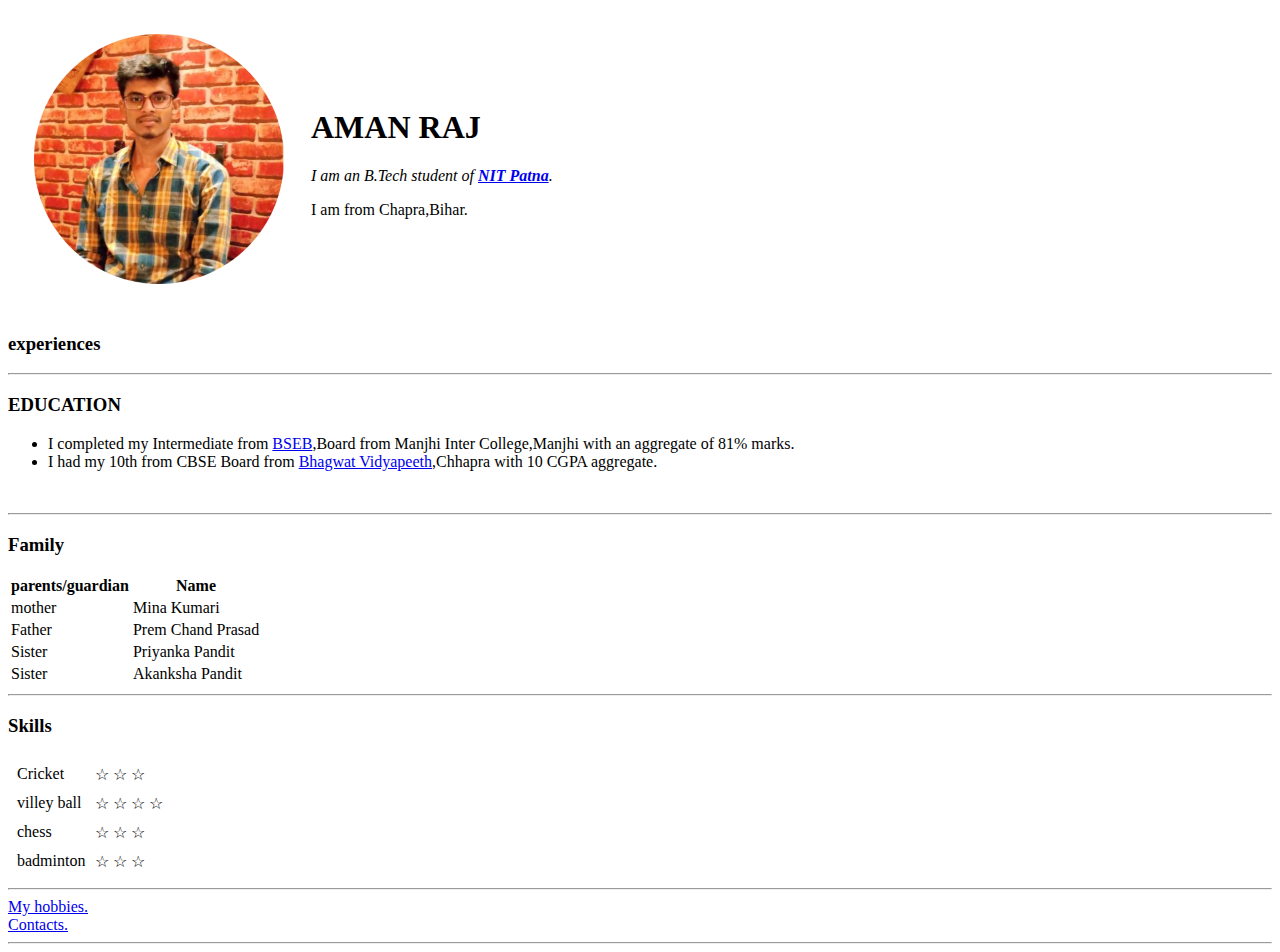
==== index.html @ ab41c041 "Add files via upload" ====
<!DOCTYPE html>
<html lang="en" dir="ltr">

<head>
  <meta charset="utf-8">
  <title>AMAN'S personal site</title>
</head>

<body>
  <table cellspacing="25">
    <tr>
      <td>
        <img src="amanraj.png" />
      </td>
      <td>
        <h1>AMAN RAJ</h1>
        <p>
          <em> I am an B.Tech student of <strong><a href="http://www.nitp.ac.in/">NIT Patna</a></strong>.
          </em>
        </p>
        <p>
          I am from Chapra,Bihar.
        </p>
      </td>
    </tr>
  </table>
  <h3>experiences</h3>


  <hr>
  <h3>EDUCATION</h3>
  <p>
  <ul>
    <li>
      I completed my Intermediate from <a href="http://biharboardonline.bihar.gov.in/">BSEB</a>,Board from Manjhi Inter College,Manjhi with an aggregate of 81% marks.</li>
    <li>

      I had my 10th from CBSE Board from <a href="http://www.bhagwatvidyapeethcpr.com/">Bhagwat Vidyapeeth</a>,Chhapra with 10 CGPA aggregate.
    </li>
  </ul>
  </P><br>
<hr>
<h3>Family <background>          </background></h3>
  <table>
    <thead>
      <tr>
        <th>
          parents/guardian
        </th>
        <th>
          Name
        </th>
      </tr>
    </thead>
    <tbody>
      <tr>
        <td>
          mother
        </td>
        <td>
          Mina Kumari
        </td>
      </tr>
      <tr>
        <td>
          Father
        </td>
        <td>
          Prem Chand Prasad
        </td>
      </tr>
      <tr>
        <td>
          Sister
        </td>
        <td>
          Priyanka Pandit
        </td>
      </tr>
      <tr>
        <td>
          Sister
        </td>
        <td>
          Akanksha Pandit
        </td>
      </tr>

    </tbody>
    <tfoot>
    </tfoot>
  </table>
  <hr>
  <h3>Skills</h3>
  <table cellspacing="8">
    <tr>
        <td>
          Cricket
            </td>
            <td>
              &#9734 &#9734 &#9734
            </td>
          </tr>
          <tr>
            <td>
              villey ball
            </td>
            <td>
              &#9734 &#9734 &#9734 &#9734
            </td>
          </tr>
          <tr>
          <td>
            chess
          </td>
          <td>
            &#9734 &#9734 &#9734
          </td>
        </tr>
        <tr>
          <td>
            badminton
          </td>
          <td>
            &#9734 &#9734 &#9734
          </td>
        </tr>
  </table>

  <hr>
  <a href="myhobbies.html">My hobbies.</a><br>
  <a href="contactme.html">Contacts.</a><br>
  <hr>
</body>

</html>
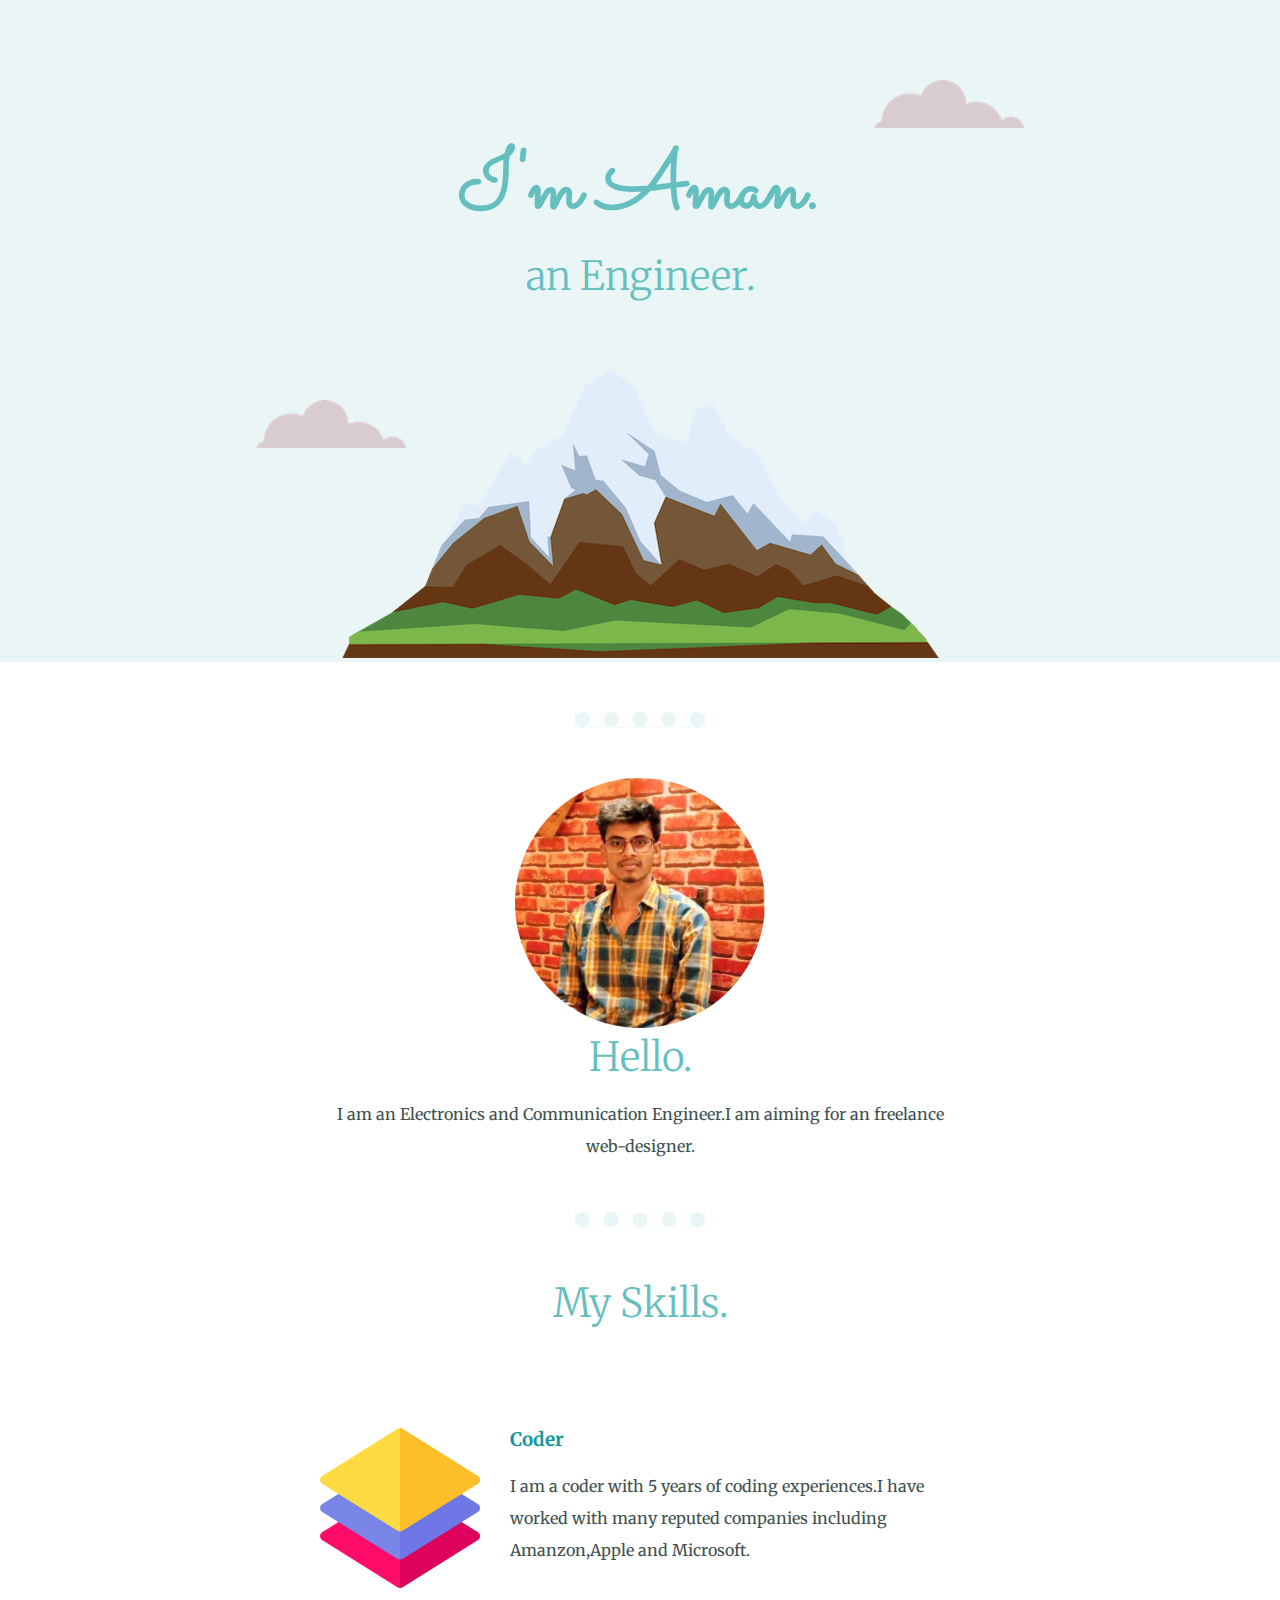
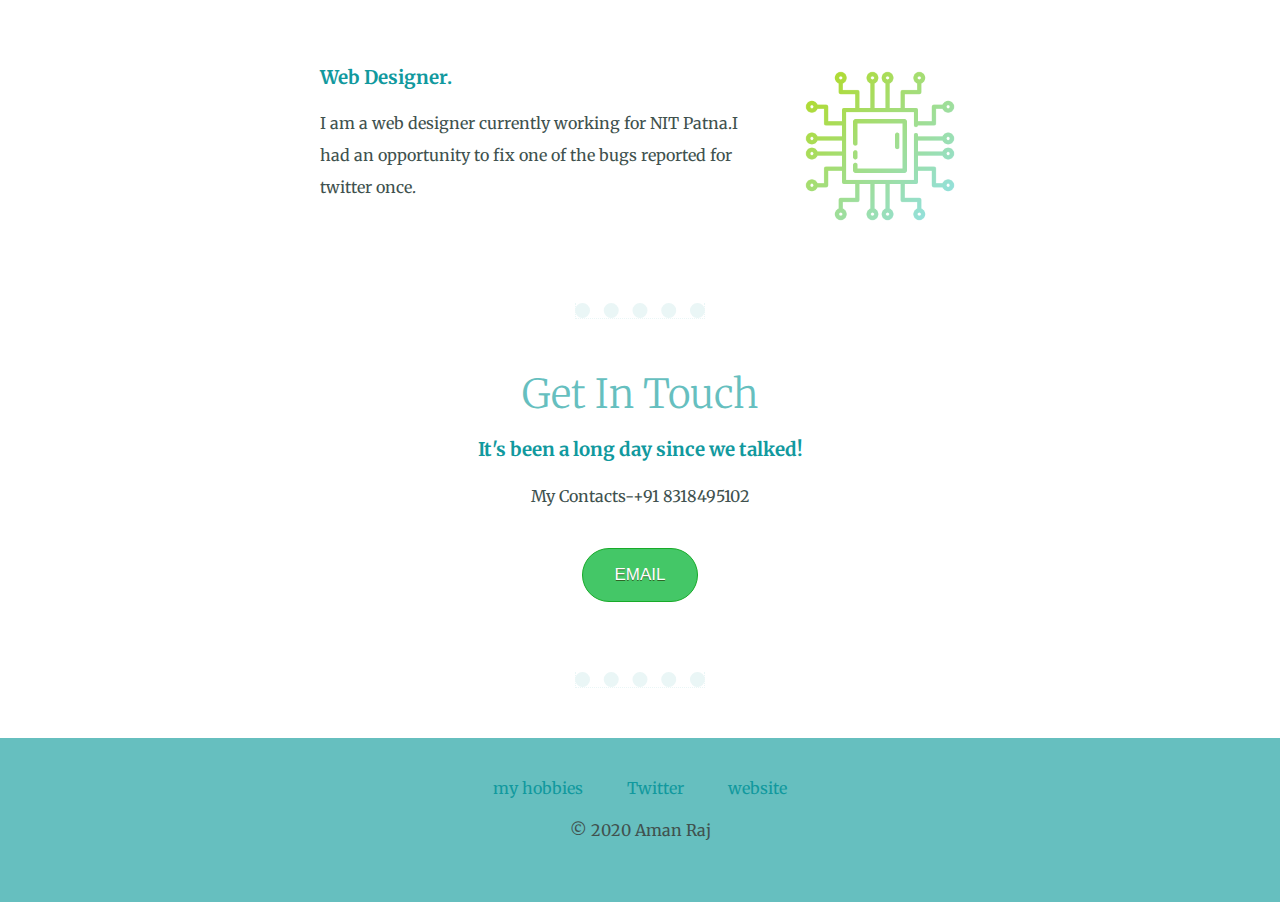
==== commit 4d36bfd7: "Add files via upload" ====
--- a/index.html
+++ b/index.html
@@ -3,134 +3,68 @@
 
 <head>
   <meta charset="utf-8">
-  <title>AMAN'S personal site</title>
+  <title>Aman Raj</title>
+  <link rel="stylesheet" href="css/styles.css">
+  <link rel="icon" href="favicon.ico">
+  <link href="https://fonts.googleapis.com/css2?family=Merriweather:wght@300&display=swap" rel="stylesheet">
+  <link href="https://fonts.googleapis.com/css2?family=Sacramento&display=swap" rel="stylesheet">
 </head>
 
 <body>
-  <table cellspacing="25">
-    <tr>
-      <td>
-        <img src="amanraj.png" />
-      </td>
-      <td>
-        <h1>AMAN RAJ</h1>
-        <p>
-          <em> I am an B.Tech student of <strong><a href="http://www.nitp.ac.in/">NIT Patna</a></strong>.
-          </em>
-        </p>
-        <p>
-          I am from Chapra,Bihar.
-        </p>
-      </td>
-    </tr>
-  </table>
-  <h3>experiences</h3>
+<div class="container1">
+  <img class="img-cloud1" src="images/cloud.png" alt="cloud-png">
+  <h1>
+    I'm Aman.
+  </h1>
+  <h2> an Engineer.</h2>
 
 
-  <hr>
-  <h3>EDUCATION</h3>
-  <p>
-  <ul>
-    <li>
-      I completed my Intermediate from <a href="http://biharboardonline.bihar.gov.in/">BSEB</a>,Board from Manjhi Inter College,Manjhi with an aggregate of 81% marks.</li>
-    <li>
-
-      I had my 10th from CBSE Board from <a href="http://www.bhagwatvidyapeethcpr.com/">Bhagwat Vidyapeeth</a>,Chhapra with 10 CGPA aggregate.
-    </li>
-  </ul>
-  </P><br>
-<hr>
-<h3>Family <background>          </background></h3>
-  <table>
-    <thead>
-      <tr>
-        <th>
-          parents/guardian
-        </th>
-        <th>
-          Name
-        </th>
-      </tr>
-    </thead>
-    <tbody>
-      <tr>
-        <td>
-          mother
-        </td>
-        <td>
-          Mina Kumari
-        </td>
-      </tr>
-      <tr>
-        <td>
-          Father
-        </td>
-        <td>
-          Prem Chand Prasad
-        </td>
-      </tr>
-      <tr>
-        <td>
-          Sister
-        </td>
-        <td>
-          Priyanka Pandit
-        </td>
-      </tr>
-      <tr>
-        <td>
-          Sister
-        </td>
-        <td>
-          Akanksha Pandit
-        </td>
-      </tr>
-
-    </tbody>
-    <tfoot>
-    </tfoot>
-  </table>
-  <hr>
-  <h3>Skills</h3>
-  <table cellspacing="8">
-    <tr>
-        <td>
-          Cricket
-            </td>
-            <td>
-              &#9734 &#9734 &#9734
-            </td>
-          </tr>
-          <tr>
-            <td>
-              villey ball
-            </td>
-            <td>
-              &#9734 &#9734 &#9734 &#9734
-            </td>
-          </tr>
-          <tr>
-          <td>
-            chess
-          </td>
-          <td>
-            &#9734 &#9734 &#9734
-          </td>
-        </tr>
-        <tr>
-          <td>
-            badminton
-          </td>
-          <td>
-            &#9734 &#9734 &#9734
-          </td>
-        </tr>
-  </table>
+  <img class="img-cloud2" src="images/cloud.png" alt="cloud-png">
+  <img src="images/mountain.png" alt="mountain-img">
+</div>
 
   <hr>
-  <a href="myhobbies.html">My hobbies.</a><br>
-  <a href="contactme.html">Contacts.</a><br>
-  <hr>
+  <div class="middle-container">
+    <div class="profile">
+      <img src="images/amanraj.png" alt="Aman profile photo">
+      <h2>Hello.</h2>
+      <p>I am an Electronics and Communication Engineer.I am aiming for an freelance web-designer.</p>
+    </div>
+    <hr>
+    <div class="skills">
+      <h2>My Skills.</h2>
+      <div class="skill-row">
+        <img class="skillimg1" src="images/layers.png" alt="icon image">
+        <h3>Coder</h3>
+        <p class="p1">I am a coder with 5 years of coding experiences.I have worked with many reputed companies including Amanzon,Apple and Microsoft.</p>
+      </div>
+      <div class="skill-row">
+        <img class="skillimg2" src="images/circuit.png" alt="web-design image">
+        <h3>Web Designer.</h3>
+        <p class="p2">I am a web designer currently working for NIT Patna.I had an opportunity to fix one of the bugs reported for twitter once.</p>
+      </div>
+    </div>
+    <hr>
+    <div class="contact-me">
+      <h2>Get In Touch</h2>
+      <h3>It's been a long day since we talked!</h3>
+      <p>My Contacts-+91 8318495102</p>
+
+      <a href="mailto:me.aman222k@gmail.com" class="myButton">EMAIL</a>
+    </div>
+
+<hr>
+
+    <div class="lastcontainer">
+      <a class="footer-link" href="https://aman222k.github.io/cv/myhobbies.html">my hobbies</a>
+
+      <a class="footer-link" href="https://twitter.com/">Twitter</a>
+      <a class="footer-link" href="https://aman222k.github.io/cv/">website</a>
+      <p>© 2020 Aman Raj</p>
+    </div>
+
+
+
 </body>
 
 </html>
--- a/css/styles.css
+++ b/css/styles.css
@@ -0,0 +1,118 @@
+
+h1 {
+  margin-left: 0px;
+  margin-top: 0px;
+  position:relative;
+  font-family: 'Sacramento', cursive;
+   font-size: 5.2rem;
+   margin-bottom: 0;
+  color: #66BFBF;
+}
+h2{
+  font-size: 2.5rem;
+  margin-bottom: 0;
+  margin-top: 0;
+  color: #66BFBF;
+  font-weight: lighter;;
+}
+h3{
+  color: #11999E;
+
+}
+a{
+  color: #11999E;
+  margin:20px;
+}
+p{color: #40514E;
+  position:relative;
+  line-height: 2;
+
+}
+.container1{
+    padding:130px 0 0 0;
+  background-color: #EAF6F6;
+
+}
+.profile{
+  width: 50%;
+  margin:auto;
+}
+body {
+
+  margin-left: 0;
+  margin-right: 0;
+  margin-top: 0px;
+  text-align: center;
+
+  font-family: 'Merriweather', serif;
+}
+hr{
+  border-top: 15px;
+  width:10%;
+  color: #EAF6F6;
+  border-style: dotted;
+  margin:50px auto;
+}
+.img-cloud1 {
+  position: absolute;
+  top:80px;
+  right:20%;
+}
+
+.img-cloud2 {
+  position: absolute;
+  top:400px;
+  left:20%;
+}
+.skill-row{
+  width:50% ;
+  margin:100px auto 100px auto;
+  text-align: left;
+
+}
+
+
+
+.skillimg1{
+  width: 25%;
+  float: left;
+  margin-right: 30px;
+}
+.skillimg2{
+  width: 25%;
+  float:right;
+  margin-left: 30px;}
+
+.lastcontainer{
+  background-color: #66BFBF;
+
+  padding: 40px;
+}
+.footer-link{
+  text-decoration: none;
+
+}
+.footer-link:hover{
+color: #ffffff; 
+}
+
+.myButton {
+	background-color:#44c767;
+	border-radius:28px;
+	border:1px solid #18ab29;
+	display:inline-block;
+	cursor:pointer;
+	color:#ffffff;
+	font-family:Arial;
+	font-size:17px;
+	padding:16px 31px;
+	text-decoration:none;
+	text-shadow:0px 1px 0px #2f6627;
+}
+.myButton:hover {
+	background-color:#5cbf2a;
+}
+.myButton:active {
+	position:relative;
+	top:1px;
+}
